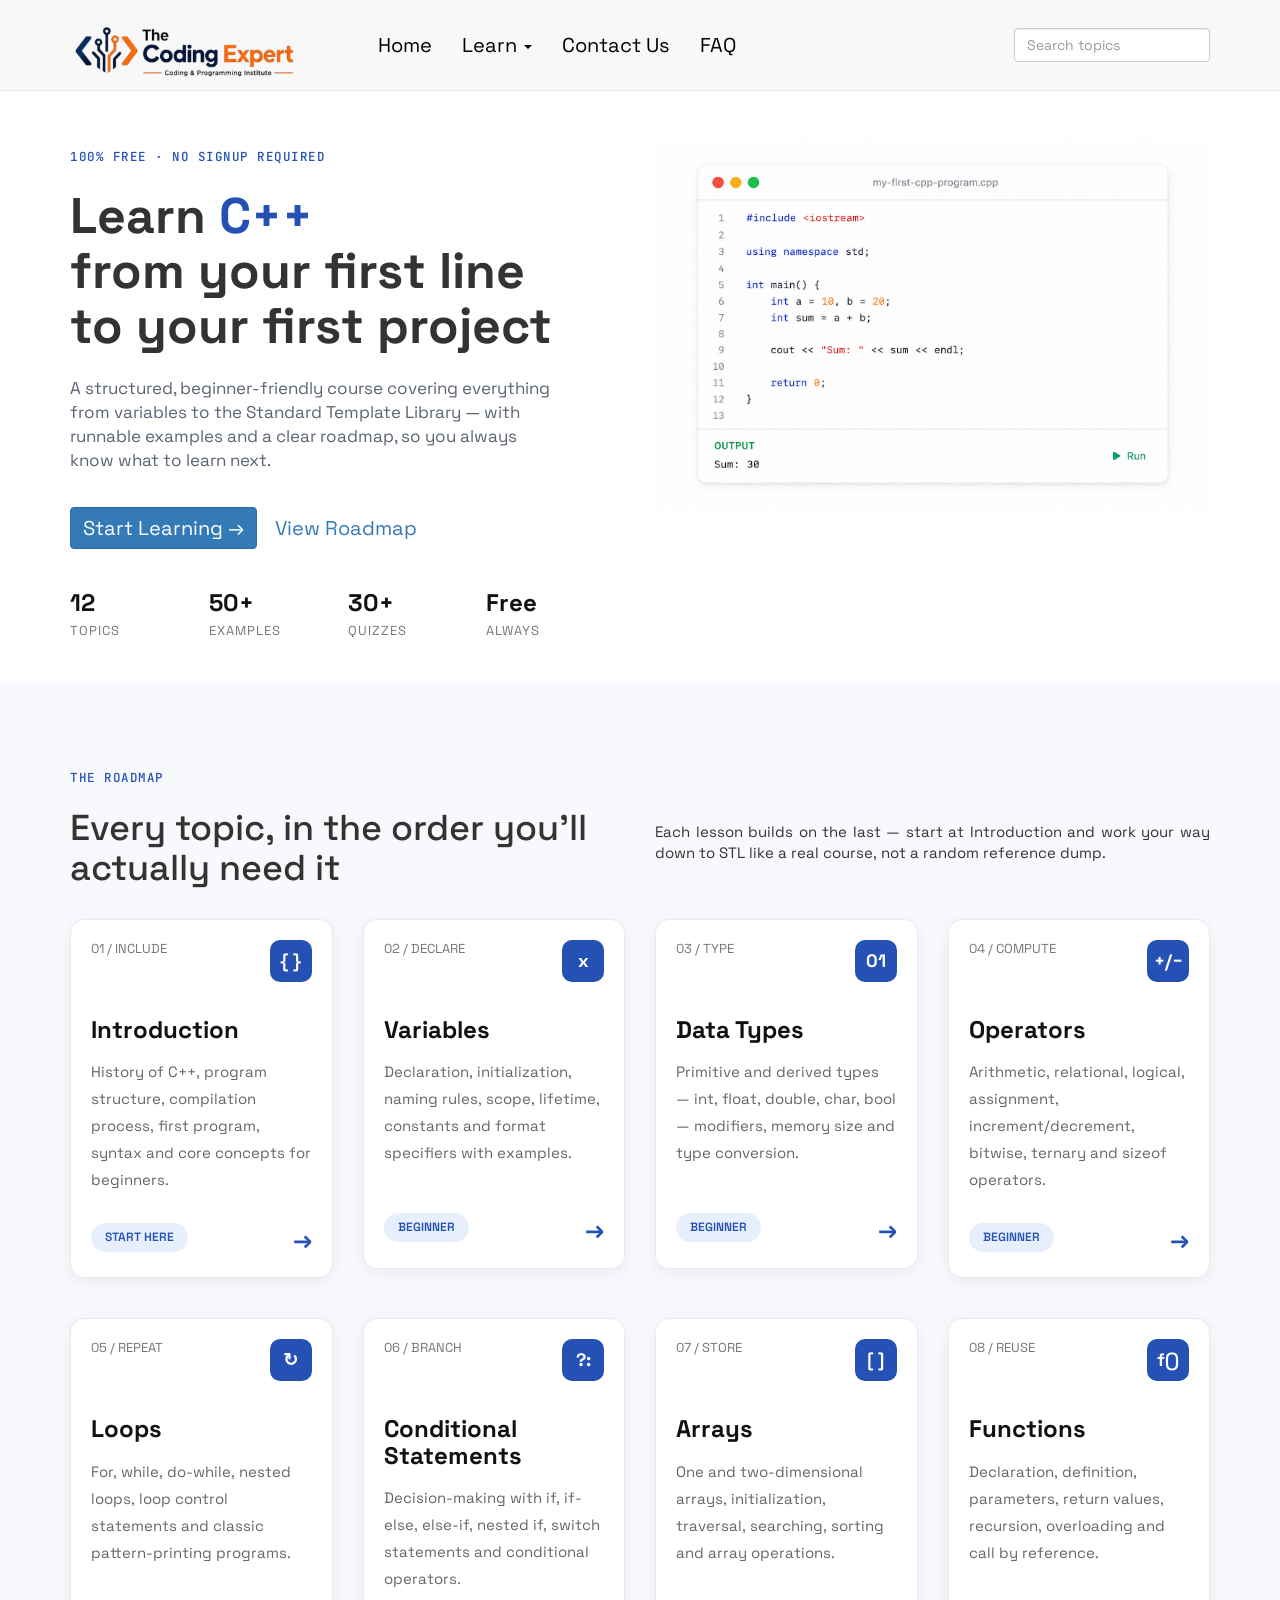
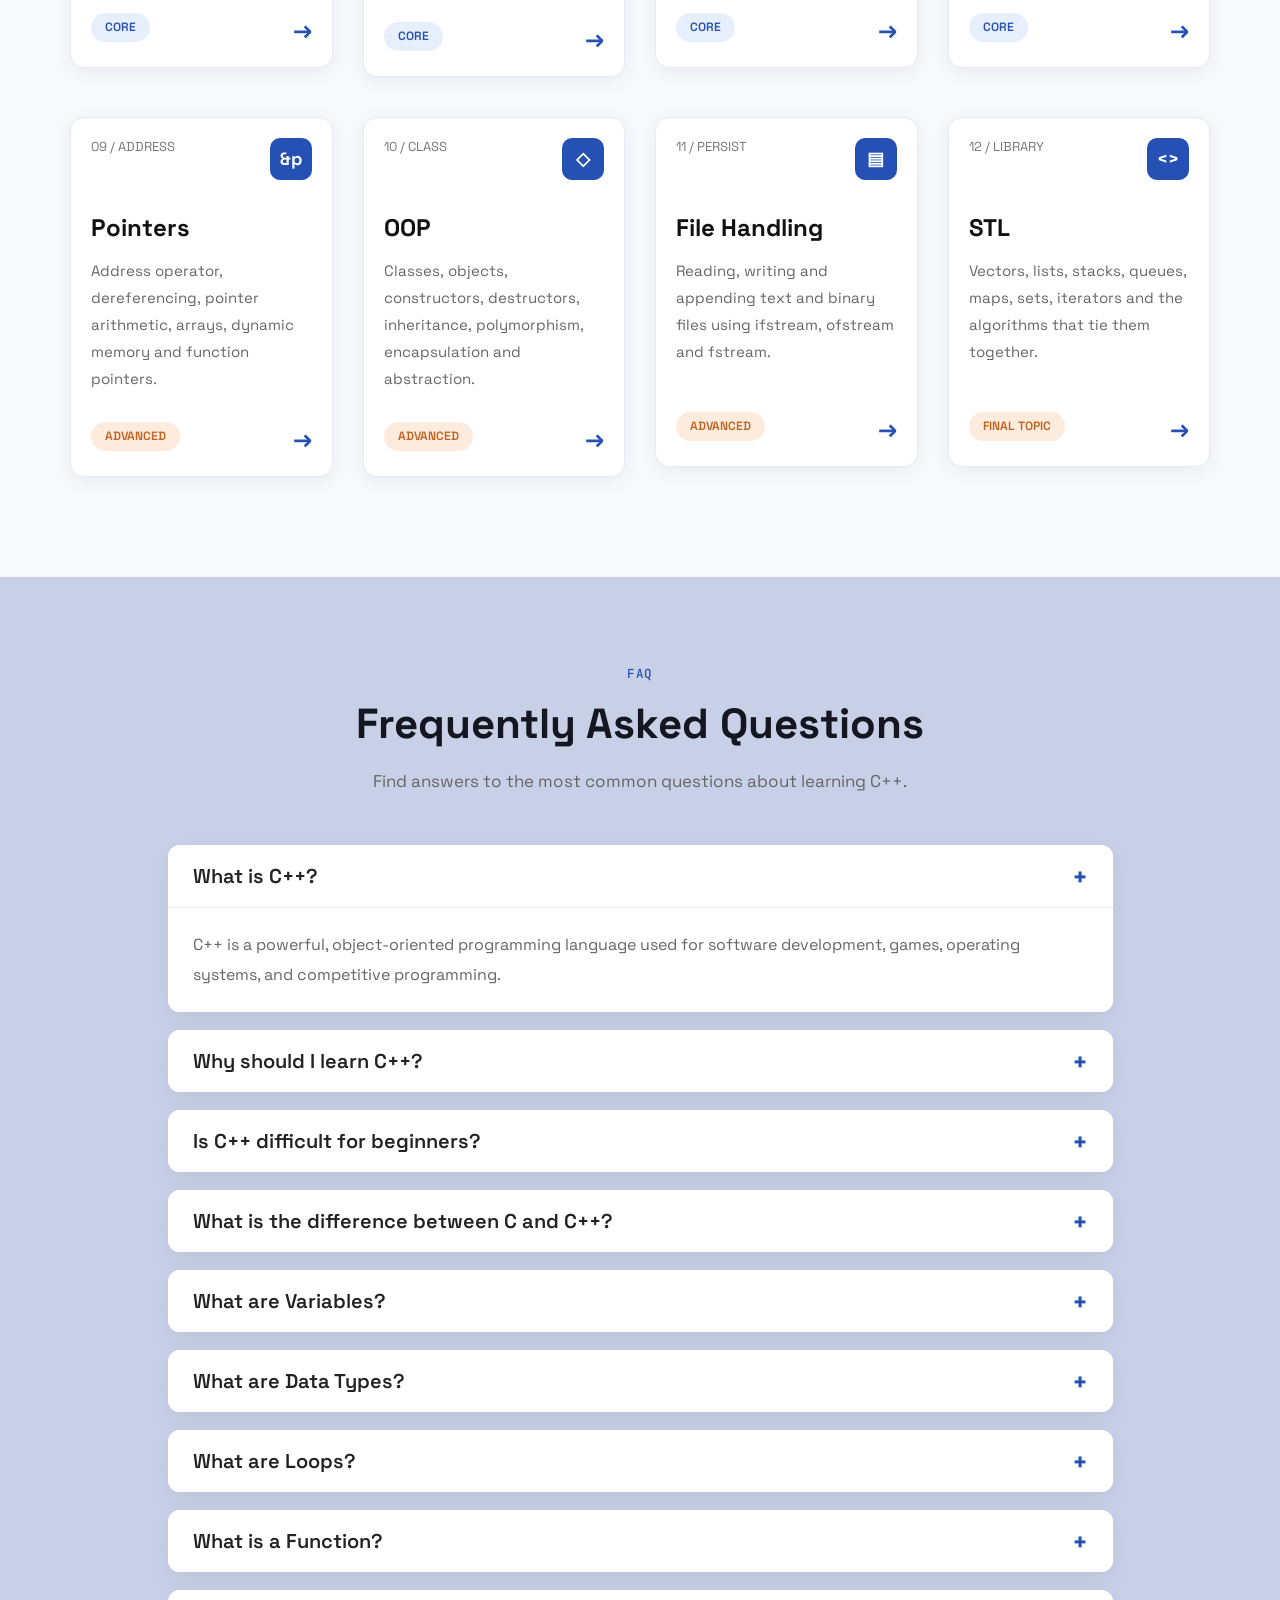
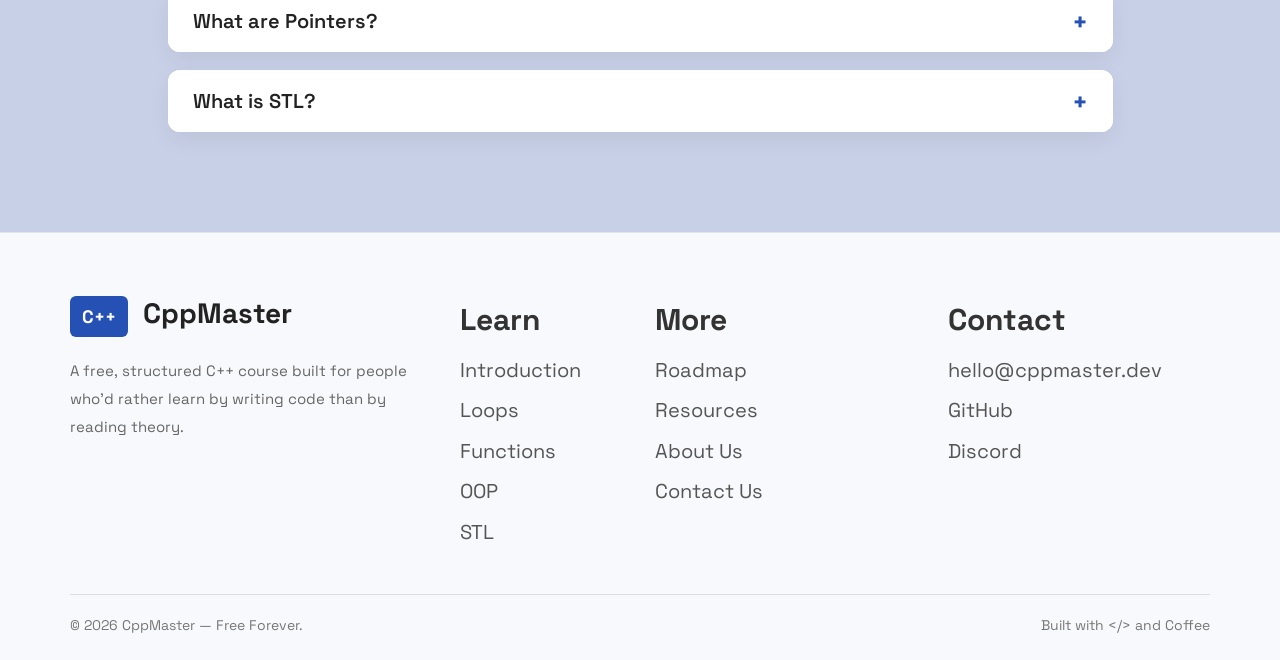
==== index.html @ d960e20a "Add files via upload" ====
<!DOCTYPE html>
<html lang="en">

<head>
    <meta charset="UTF-8">
    <meta name="viewport" content="width=device-width, initial-scale=1.0">
    <title>Document</title>
    <link rel="stylesheet" href="https://maxcdn.bootstrapcdn.com/bootstrap/3.4.1/css/bootstrap.min.css">
    <link rel="stylesheet" href="style.css">
    <link
        href="https://fonts.googleapis.com/css2?family=Space+Grotesk:wght@500;600;700&family=Inter:wght@400;500;600;700&family=JetBrains+Mono:wght@400;500;600;700&display=swap"
        rel="stylesheet">
</head>

<body> 

    <header>
        <nav class="navbar  navbar-default navbar-fixed-top">
            <div class="container">
                <!-- Logo -->
                <div class="navbar-header"> 

                    <a class="navbar-brand" href="#">
                        <img src="institutelogo.png" alt="The Coding Expert" class="logo-img">
                    </a>

                    <button type="button" class="navbar-toggle collapsed" data-toggle="collapse"
                        data-target="#myNavbar">
                        <span class="icon-bar"></span>
                        <span class="icon-bar"></span>
                        <span class="icon-bar"></span>
                    </button>
                </div>

                <!-- Menu -->
                <div class="collapse navbar-collapse" id="myNavbar">

                    <ul class="nav navbar-nav">
                        <li><a href="#">Home</a></li>

                        <li class="dropdown">
                            <a class="dropdown-toggle" data-toggle="dropdown" href="#">
                                Learn <span class="caret"></span>
                            </a>

                            <ul class="dropdown-menu">
                                <li><a href="introduction.html">Introduction</a></li>
                                <li><a href="variable.html">Variables</a></li>
                                <li><a href="datatype.html">Data Types</a></li>
                                <li><a href="operator.html">Operators</a></li>
                                <li><a href="loop.html">Loops</a></li>
                                <li><a href="ifstatement.html">Conditional Statement</a></li>
                                <li><a href="function.html">Functions</a></li>
                                <li><a href="pointer.html">Pointers</a></li>
                                <li><a href="oops.html">OOP</a></li>
                                <li><a href="file.html">File Handling</a></li>
                                <li><a href="stl.html">STL</a></li>
                            </ul>
                        </li>

                        <li>
                            <a href="#contact">Contact Us</a>
                        </li>


                        <li> <a href="#faq" id="">
                                FAQ
                            </a>
                        </li>

                    </ul>

                    <!-- Search -->
                    <form class="navbar-form navbar-right">
                        <div class="form-group">
                            <input type="text" class="form-control search-box" placeholder="Search topics ">
                        </div>
                    </form>

                </div>

            </div>
        </nav>

        <div class="banner">
            <div class="container">
                <div class="row">
                    <div class="col-lg-6 col-md-6 col-sm-12 col-xs-12">
                        <div class="hero-copy">
                            <span class="eyebrow"> 100% free · no signup required</span>
                            <h1>Learn <span class="highlight">C++</span><br>from your first line<br>to your first
                                project
                            </h1>
                            <p class="hero-text">
                                A structured, beginner-friendly course covering everything from variables
                                to the Standard Template Library — with runnable examples and a clear
                                roadmap, so you always know what to learn next.
                            </p>


                            <div class="hero-buttons">
                                <a href="#topic" class="btn btn-primary">Start Learning →</a>
                                <a href="#topic" class="btn btn-ghost">View Roadmap</a>
                            </div>

                            <div class="hero-trust">
                                <div class="hero-trust-item"><strong>12</strong><span>Topics</span></div>
                                <div class="hero-trust-item"><strong>50+</strong><span>Examples</span></div>
                                <div class="hero-trust-item"><strong>30+</strong><span>Quizzes</span></div>
                                <div class="hero-trust-item"><strong>Free</strong><span>Always</span></div>
                            </div>
                        </div>
                    </div>
                    <div class="col-lg-6 col-md-6 col-sm-12 col-xs-12">
                        <div class="box ">
                            <div class="image"> <img src="editor.png" alt="">
                            </div>
                        </div>
                    </div>
                </div>
            </div>

    </header>
    <div class="section1" id="topic">
        <div class="container">
            <div class="row">
                <div class="col-lg-6 col-md-6 col-sm-12 col-xs-12">
                    <span class="eyebrow">the roadmap</span>
                    <h1>Every topic, in the order you'll actually need it</h1>
                </div>
                <div class="col-lg-6 col-md-6 col-sm-12 col-xs-12">
                    <p class="net">Each lesson builds on the last — start at Introduction and work your way down to STL
                        like a real
                        course, not
                        a random reference dump.</p>
                </div>
            </div>
            <div class="row">
                <div class="col-lg-3  col-md-6 col-sm-6 col-xs-12    topicbox">
                    <a class="topic-card" href="introduction.html" style="text-decoration:none">
                        <div class="topic-top">
                            <span class="topic-index">01 / include</span>
                            <span class="topic-icon">{ }</span>
                        </div>
                        <h3>Introduction</h3>
                        <p class="topic-desc">History of C++, program structure, compilation process, first program,
                            syntax
                            and core
                            concepts for beginners.</p>
                        <div class="topic-foot">
                            <span class="topic-tag">start here</span>
                            <span class="topic-arrow">→</span>
                        </div>
                    </a>
                </div>
                <div class="col-lg-3   col-md-6 col-sm-6 col-xs-12  topicbox">
                    <a class="topic-card" href="variable.html" style="text-decoration:none">
                        <div class="topic-top">
                            <span class="topic-index">02 / declare</span>
                            <span class="topic-icon">x</span>
                        </div>
                        <h3>Variables</h3>
                        <p class="topic-desc">Declaration, initialization, naming rules, scope, lifetime, constants and
                            format
                            specifiers with examples.</p>
                        <div class="topic-foot">
                            <span class="topic-tag">beginner</span>
                            <span class="topic-arrow">→</span>
                        </div>
                    </a>
                </div>
                <div class="col-lg-3   col-md-6 col-sm-6 col-xs-12   topicbox">
                    <a class="topic-card" href="datatype.html" style="text-decoration:none">
                        <div class="topic-top">
                            <span class="topic-index">03 / type</span>
                            <span class="topic-icon">01</span>
                        </div>
                        <h3>Data Types</h3>
                        <p class="topic-desc">Primitive and derived types — int, float, double, char, bool — modifiers,
                            memory size
                            and type conversion.</p>
                        <div class="topic-foot">
                            <span class="topic-tag">beginner</span>
                            <span class="topic-arrow">→</span>
                        </div>
                    </a>
                </div>

                <div class="col-lg-3   col-md-6 col-sm-6 col-xs-12   topicbox">
                    <a class="topic-card" href="operator.html" style="text-decoration:none">
                        <div class="topic-top">
                            <span class="topic-index">04 / compute</span>
                            <span class="topic-icon">+/−</span>
                        </div>
                        <h3>Operators</h3>
                        <p class="topic-desc">Arithmetic, relational, logical, assignment, increment/decrement, bitwise,
                            ternary and
                            sizeof operators.</p>
                        <div class="topic-foot">
                            <span class="topic-tag">beginner</span>
                            <span class="topic-arrow">→</span>
                        </div>
                    </a>
                </div>
            </div>



            <div class="row">

                <div class="col-lg-3 col-md-6 col-sm-6 col-xs-12     topicbox">
                    <a class="topic-card" href="loop.html" style="text-decoration:none">
                        <div class="topic-top">
                            <span class="topic-index">05 / repeat</span>
                            <span class="topic-icon">↻</span>
                        </div>
                        <h3>Loops</h3>
                        <p class="topic-desc">For, while, do-while, nested loops, loop control statements and classic
                            pattern-printing
                            programs.</p>
                        <div class="topic-foot">
                            <span class="topic-tag">core</span>
                            <span class="topic-arrow">→</span>
                        </div>
                    </a>
                </div>

                <div class="col-lg-3  col-md-6 col-sm-6 col-xs-12    topicbox">
                    <a class="topic-card" href="ifstatement.html" style="text-decoration:none">
                        <div class="topic-top">
                            <span class="topic-index">06 / branch</span>
                            <span class="topic-icon">?:</span>
                        </div>
                        <h3>Conditional Statements</h3>
                        <p class="topic-desc">Decision-making with if, if-else, else-if, nested if, switch statements
                            and
                            conditional
                            operators.</p>
                        <div class="topic-foot">
                            <span class="topic-tag">core</span>
                            <span class="topic-arrow">→</span>
                        </div>
                    </a>
                </div>

                <div class="col-lg-3  col-md-6 col-sm-6 col-xs-12    topicbox">
                    <a class="topic-card" href="array.html" style="text-decoration:none">
                        <div class="topic-top">
                            <span class="topic-index">07 / store</span>
                            <span class="topic-icon">[ ]</span>
                        </div>
                        <h3>Arrays</h3>
                        <p class="topic-desc">One and two-dimensional arrays, initialization, traversal, searching,
                            sorting
                            and array
                            operations.</p>
                        <div class="topic-foot">
                            <span class="topic-tag">core</span>
                            <span class="topic-arrow">→</span>
                        </div>
                    </a>
                </div>

                <div class="col-lg-3  col-md-6 col-sm-6 col-xs-12    topicbox">
                    <a class="topic-card" href="function.html" style="text-decoration:none">
                        <div class="topic-top">
                            <span class="topic-index">08 / reuse</span>
                            <span class="topic-icon">f()</span>
                        </div>
                        <h3>Functions</h3>
                        <p class="topic-desc">Declaration, definition, parameters, return values, recursion, overloading
                            and
                            call by
                            reference.</p>
                        <div class="topic-foot">
                            <span class="topic-tag">core</span>
                            <span class="topic-arrow">→</span>
                        </div>
                    </a>
                </div>

            </div>



            <div class="row">
                <div class="col-lg-3  col-md-6 col-sm-6 col-xs-12    topicbox">
                    <a class="topic-card" href="pointer.html" style="text-decoration:none">
                        <div class="topic-top">
                            <span class="topic-index">09 / address</span>
                            <span class="topic-icon">&amp;p</span>
                        </div>
                        <h3>Pointers</h3>
                        <p class="topic-desc">Address operator, dereferencing, pointer arithmetic, arrays, dynamic
                            memory
                            and function
                            pointers.</p>
                        <div class="topic-foot">
                            <span class="topic-tag locked">advanced</span>
                            <span class="topic-arrow">→</span>
                        </div>
                    </a>
                </div>

                <div class="col-lg-3 col-md-6 col-sm-6 col-xs-12     topicbox">
                    <a class="topic-card" href="oops.html" style="text-decoration:none">
                        <div class="topic-top">
                            <span class="topic-index">10 / class</span>
                            <span class="topic-icon">◇</span>
                        </div>
                        <h3>OOP</h3>
                        <p class="topic-desc">Classes, objects, constructors, destructors, inheritance, polymorphism,
                            encapsulation
                            and abstraction.</p>
                        <div class="topic-foot">
                            <span class="topic-tag locked">advanced</span>
                            <span class="topic-arrow">→</span>
                        </div>
                    </a>
                </div>

                <div class="col-lg-3  col-md-6 col-sm-6 col-xs-12    topicbox">
                    <a class="topic-card" href="file.html" style="text-decoration:none">
                        <div class="topic-top">
                            <span class="topic-index">11 / persist</span>
                            <span class="topic-icon">▤</span>
                        </div>
                        <h3>File Handling</h3>
                        <p class="topic-desc">Reading, writing and appending text and binary files using ifstream,
                            ofstream
                            and
                            fstream.</p>
                        <div class="topic-foot">
                            <span class="topic-tag locked">advanced</span>
                            <span class="topic-arrow">→</span>
                        </div>
                    </a>
                </div>

                <div class="col-lg-3 col-md-6 col-sm-6 col-xs-12     topicbox">
                    <a class="topic-card" href="stl.html" style="text-decoration:none">
                        <div class="topic-top">
                            <span class="topic-index">12 / library</span>
                            <span class="topic-icon">&lt;&gt;</span>
                        </div>
                        <h3>STL</h3>
                        <p class="topic-desc">Vectors, lists, stacks, queues, maps, sets, iterators and the algorithms
                            that
                            tie them
                            together.</p>
                        <div class="topic-foot">
                            <span class="topic-tag locked">final topic</span>
                            <span class="topic-arrow">→</span>
                        </div>
                    </a>
                </div>
            </div>
        </div>
    </div>

    <section class="faq-section " id="faq">
        <div class="container">

            <div class="row">
                <div class="col-lg-12 text-center">
                    <span class="eyebrow">FAQ</span>
                    <h2 class="faq-title">Frequently Asked Questions</h2>
                    <p class="faq-subtitle">
                        Find answers to the most common questions about learning C++.
                    </p>
                </div>
            </div>

            <div class="row">
                <div class="col-lg-10  col-lg-offset-1 col-md-10 col-md-offset-1 col-sm-12 col-xs-12">

                    <div class="panel-group" id="faqAccordion">

                        <!-- 1 -->
                        <div class="panel panel-default">
                            <div class="panel-heading">
                                <h4 class="panel-title">
                                    <a data-toggle="collapse" data-parent="#faqAccordion" href="#faq1">
                                        What is C++?
                                    </a>
                                </h4>
                            </div>

                            <div id="faq1" class="panel-collapse collapse in">
                                <div class="panel-body">
                                    C++ is a powerful, object-oriented programming language used for software
                                    development, games, operating systems, and competitive programming.
                                </div>
                            </div>
                        </div>

                        <!-- 2 -->
                        <div class="panel panel-default">
                            <div class="panel-heading">
                                <h4 class="panel-title">
                                    <a data-toggle="collapse" data-parent="#faqAccordion" href="#faq2">
                                        Why should I learn C++?
                                    </a>
                                </h4>
                            </div>

                            <div id="faq2" class="panel-collapse collapse">
                                <div class="panel-body">
                                    C++ improves problem-solving skills and is widely used in system programming, game
                                    development, embedded systems, and coding interviews.
                                </div>
                            </div>
                        </div>

                        <!-- 3 -->
                        <div class="panel panel-default">
                            <div class="panel-heading">
                                <h4 class="panel-title">
                                    <a data-toggle="collapse" data-parent="#faqAccordion" href="#faq3">
                                        Is C++ difficult for beginners?
                                    </a>
                                </h4>
                            </div>

                            <div id="faq3" class="panel-collapse collapse">
                                <div class="panel-body">
                                    Not at all. With regular practice and a structured roadmap, beginners can learn C++
                                    step by step.
                                </div>
                            </div>
                        </div>

                        <!-- 4 -->
                        <div class="panel panel-default">
                            <div class="panel-heading">
                                <h4 class="panel-title">
                                    <a data-toggle="collapse" data-parent="#faqAccordion" href="#faq4">
                                        What is the difference between C and C++?
                                    </a>
                                </h4>
                            </div>

                            <div id="faq4" class="panel-collapse collapse">
                                <div class="panel-body">
                                    C is a procedural programming language, whereas C++ supports both procedural and
                                    object-oriented programming.
                                </div>
                            </div>
                        </div>

                        <!-- 5 -->
                        <div class="panel panel-default">
                            <div class="panel-heading">
                                <h4 class="panel-title">
                                    <a data-toggle="collapse" data-parent="#faqAccordion" href="#faq5">
                                        What are Variables?
                                    </a>
                                </h4>
                            </div>

                            <div id="faq5" class="panel-collapse collapse">
                                <div class="panel-body">
                                    Variables are named memory locations used to store data during program execution.
                                </div>
                            </div>
                        </div>

                        <!-- 6 -->
                        <div class="panel panel-default">
                            <div class="panel-heading">
                                <h4 class="panel-title">
                                    <a data-toggle="collapse" data-parent="#faqAccordion" href="#faq6">
                                        What are Data Types?
                                    </a>
                                </h4>
                            </div>

                            <div id="faq6" class="panel-collapse collapse">
                                <div class="panel-body">
                                    Data types define what type of value a variable can store, such as int, float, char,
                                    bool, and double.
                                </div>
                            </div>
                        </div>

                        <!-- 7 -->
                        <div class="panel panel-default">
                            <div class="panel-heading">
                                <h4 class="panel-title">
                                    <a data-toggle="collapse" data-parent="#faqAccordion" href="#faq7">
                                        What are Loops?
                                    </a>
                                </h4>
                            </div>

                            <div id="faq7" class="panel-collapse collapse">
                                <div class="panel-body">
                                    Loops execute a block of code repeatedly until a condition becomes false.
                                </div>
                            </div>
                        </div>

                        <!-- 8 -->
                        <div class="panel panel-default">
                            <div class="panel-heading">
                                <h4 class="panel-title">
                                    <a data-toggle="collapse" data-parent="#faqAccordion" href="#faq8">
                                        What is a Function?
                                    </a>
                                </h4>
                            </div>

                            <div id="faq8" class="panel-collapse collapse">
                                <div class="panel-body">
                                    A function is a reusable block of code that performs a specific task.
                                </div>
                            </div>
                        </div>

                        <!-- 9 -->
                        <div class="panel panel-default">
                            <div class="panel-heading">
                                <h4 class="panel-title">
                                    <a data-toggle="collapse" data-parent="#faqAccordion" href="#faq9">
                                        What are Pointers?
                                    </a>
                                </h4>
                            </div>

                            <div id="faq9" class="panel-collapse collapse">
                                <div class="panel-body">
                                    Pointers are variables that store the memory address of another variable.
                                </div>
                            </div>
                        </div>

                        <!-- 10 -->
                        <div class="panel panel-default">
                            <div class="panel-heading">
                                <h4 class="panel-title">
                                    <a data-toggle="collapse" data-parent="#faqAccordion" href="#faq10">
                                        What is STL?
                                    </a>
                                </h4>
                            </div>

                            <div id="faq10" class="panel-collapse collapse">
                                <div class="panel-body">
                                    STL (Standard Template Library) provides ready-to-use containers, algorithms, and
                                    iterators that make C++ programming easier.
                                </div>
                            </div>
                        </div>

                    </div>

                </div>
            </div>

        </div>
    </section>

    <footer class="footer" id="contact">
        <div class="container">

            <div class="row">

                <!-- Logo -->
                <div class="col-lg-4 col-md-4 col-sm-6 col-xs-12">
                    <div class="footer-brand">

                        <a href="#" class="brand">
                            <span class="brand-badge">C++</span>
                            <span class="brand-text">CppMaster</span>
                        </a>

                        <p>
                            A free, structured C++ course built for people who'd rather
                            learn by writing code than by reading theory.
                        </p>

                    </div>
                </div>

                <!-- Learn -->
                <div class="col-lg-2 col-md-2 col-sm-6 col-xs-12">
                    <div class="footer-col">
                        <h4>Learn</h4>

                        <ul>
                            <li><a href="introduction.html">Introduction</a></li>
                            <li><a href="loop.html">Loops</a></li>
                            <li><a href="function.html">Functions</a></li>
                            <li><a href="oops.html">OOP</a></li>
                            <li><a href="stl.html">STL</a></li>
                        </ul>

                    </div>
                </div>

                <!-- More -->
                <div class="col-lg-3 col-md-3 col-sm-6 col-xs-12">

                    <div class="footer-col">

                        <h4>More</h4>

                        <ul>
                            <li><a href="#">Roadmap</a></li>
                            <li><a href="#">Resources</a></li>
                            <li><a href="#">About Us</a></li>
                            <li><a href="#">Contact Us</a></li>
                        </ul>

                    </div>

                </div>

                <!-- Contact -->
                <div class="col-lg-3 col-md-3 col-sm-6 col-xs-12">

                    <div class="footer-col">

                        <h4>Contact</h4>

                        <ul>
                            <li><a href="#">hello@cppmaster.dev</a></li>
                            <li><a href="#">GitHub</a></li>
                            <li><a href="#">Discord</a></li>
                        </ul>

                    </div>

                </div>

            </div>

            <hr>

            <div class="row">

                <div class="col-lg-6 col-md-6 col-sm-6 col-xs-12">
                    <p class="copyright">
                        © 2026 CppMaster — Free Forever.
                    </p>
                </div>

                <div class="col-lg-6 col-md-6 col-sm-6 col-xs-12 text-right">
                    <p class="copyright">
                        Built with &lt;/&gt; and Coffee
                    </p>
                </div>

            </div>

        </div>
    </footer>





    <!-- jQuery library -->
    <script src="https://ajax.googleapis.com/ajax/libs/jquery/3.7.1/jquery.min.js"></script>

    <!-- Latest compiled JavaScript -->
    <script src="https://maxcdn.bootstrapcdn.com/bootstrap/3.4.1/js/bootstrap.min.js"></script>

</body>

</html>
---- style.css ----
:root {
   --bg: #F6F7FB;
   --surface: #FFFFFF;
   --ink: #14171F;
   --muted: #5B6472;
   --muted-soft: #8891A2;
   --border: #E2E5EC;
   --border-soft: #EDEFF4;

   --primary: #2451B3;
   --primary-dark: #17337A;
   --primary-soft: #E8EFFC;

   --accent: #E8792C;
   --accent-dark: #C4611C;
   --accent-soft: #FDEBDD;

   --mint: #2FA86B;
   --mint-soft: #E4F6EC;

   --font-display: "Space Grotesk", "Segoe UI", sans-serif;
   --font-body: "Inter", "Segoe UI", sans-serif;
   --font-mono: "JetBrains Mono", "Courier New", monospace;



   --shadow-card: 0 1px 2px rgba(20, 23, 31, 0.04), 0 8px 24px -12px rgba(20, 23, 31, 0.10);
   --shadow-hover: 0 4px 10px rgba(20, 23, 31, 0.06), 0 20px 40px -16px rgba(36, 81, 179, 0.22);


 }

 body {
   font-size: 20px;
   font-family: "Space Grotesk", "Segoe UI", sans-serif;

 }


 .navbar-brand {
   padding: 5px 15px;
 }

 .logo-img {
   height: 60px;
   width: auto;
   display: block;
 }



 .navbar-default .navbar-nav>li>a {
   color: black !important;
   font-weight: 400;
 }

 .navbar {
   padding: 20px;

 }


 .btn:hover {
   color: #17337A;
 }

 .navbar-nav {
   margin-left: 50px;
 }

 .dropdown-menu {
   /* padding: 20px; */
   font-size: 2rem;
 }

 /* Dropdown item hover */
 .dropdown-menu>li>a:hover,
 .dropdown-menu>li>a:focus {
   background-color: #8891A2 !important;
   color: #2451B3 !important;
 }

 .btn1 {
   background: var(--primary) !important;
   color: #fff !important;
   border: none !important;
   border-radius: 6px;
   height: 42px;
   width: 220px;
   padding: 8px 15px !important;
   box-shadow: none;
 }

 .btn1::placeholder {
   color: rgba(255, 255, 255, 0.8);
 }

 .btn1:focus {
   background: var(--primary-dark) !important;
   color: #fff !important;
   outline: none;
   box-shadow: none;
 }

 /* navbar end */

 header{
    padding-bottom: 40px;
 }

 .banner {
   padding-top: 140px;
 }

 .hero-copy h1 {
   font-size: 50px;
   font-weight: 700;
 }

 .eyebrow {
   display: inline-flex;
   align-items: center;
   gap: 8px;
   font-family: var(--font-mono);
   font-size: 12.5px;
   font-weight: 500;
   letter-spacing: 0.04em;
   color: var(--primary);
   text-transform: uppercase;
 }

 /* .eyebrow::before {
   content: ">";
   color: var(--accent);
   font-weight: 700;
 } */

 

 .hero-text {
   margin-top: 22px;
   max-width: 480px;
   font-size: 17px;
   color: var(--muted);
 }

 .hero-copy h1 .highlight {
   color: var(--primary);
   white-space: nowrap;
 }

 .hero-buttons {
   gap: 14px;
   margin-top: 34px;
 }

 .hero-buttons a {
   font-size: 2rem;
 }

 .hero-trust {
   width: 100%;
   overflow: hidden;
   margin-top: 40px;
 }

 .hero-trust-item {
   float: left;
   width: 25%;
   text-align: left;
 }

 .hero-trust-item strong {
   display: block;
   font-size: 24px;
   font-weight: 700;
   color: #111;
   line-height: 28px;
   margin-bottom: 5px;
 }

 .hero-trust-item span {
   display: block;
   font-size: 13px;
   color: #777;
   text-transform: uppercase;
   letter-spacing: 1px;
 }

 /* ==============================topic section================== */
 .section1 {
   /* padding: 80px 0; */
   background: #f8f9fc;
   padding: 8rem 0 8rem  ;
 }

 /* Space between cards */
 .topicbox {
   margin-bottom: 20px;
   margin-top: 20px;
 }


 /* Card */

 .topic-card {
   display: block;
   background: #fff;
   border: 1px solid #e7eaf3;
   border-radius: 14px;
   padding: 20px;
   min-height: 200px;
   text-decoration: none !important;
   color: #222;
   transition: .3s;
   box-shadow: 0 4px 18px rgba(0, 0, 0, .06);
   
 }
 .topic-card{
    display:flex;
    flex-direction:column;
    min-height:350px;
}

.topic-desc{
    text-align: left;
    flex:1;
}

.topic-foot{
    margin-top:auto;
}

 /* Hover */
 .topic-card:hover {
   transform: translateY(-6px);
   box-shadow: 0 15px 35px rgba(36, 81, 179, .18);
   border-color: #2451B3;
 }

 /* Top row */
 .topic-top {
   overflow: hidden;
   margin-bottom: 20px;
 }

 .topic-index {
   float: left;
   font-size: 13px;
   color: #777;
   text-transform: uppercase;
 }

 .topic-icon {
   float: right;
   width: 42px;
   height: 42px;
   line-height: 42px;
   text-align: center;
   border-radius: 10px;
   background: #2451B3;
   color: #fff;
   font-weight: bold;
   font-size: 18px;
 }

 /* Heading */
 .topic-card h3 {
   margin: 15px 0;
   font-size: 24px;
   color: #111;
   font-weight: 700;
 }

 /* Description */
 .topic-desc {
   color: #666;
   font-size: 15px;
   line-height: 1.8;
   /* min-height: 90px; */
 }

 /* Bottom */
 .topic-foot {
   overflow: hidden;
   margin-top: 20px;
 }

 .topic-tag {
   float: left;
   background: #e8effc;
   color: #2451B3;
   padding: 6px 14px;
   border-radius: 20px;
   font-size: 12px;
   font-weight: 600;
   text-transform: uppercase;
 }

 .locked {
   background: #fdebdd;
   color: #c4611c;
 }

 .topic-arrow {
   float: right;
   font-size: 24px;
   color: #2451B3;
   font-weight: bold;
 }


 .image img {
   width: 100%;
   height: auto;
 }

 .net {
   font-size: 1.50rem;
   text-align: justify;
   padding-top: 60px;
 }

 /* footer */
 /*=========================
Footer
=========================*/

 .footer {
   background:#f8f9fc;
   padding: 60px 0 25px;
   border-top: 1px solid #e5e5e5;
 }

 .footer-brand {
   margin-bottom: 25px;
 }

 .brand {
   display: inline-block;
   text-decoration: none;
   color: #222;
   font-size: 28px;
   font-weight: 700;
 }

 .brand-badge {
   display: inline-block;
   background: #2451b3;
   color: #fff;
   padding: 8px 12px;
   border-radius: 6px;
   margin-right: 8px;
   font-size: 18px;
 }

 .brand-text {
   color: #222;
   font-weight: bold;
 }

 .footer-brand p {
   margin-top: 20px;
   color: #666;
   line-height: 28px;
   font-size: 15px;
 }

 .footer-col h4 {
   font-size: 3rem;
   margin-bottom: 20px;
   font-weight: bold;
 }

 .footer-col ul {
   padding: 0;
   margin: 0;
   list-style: none;
 }

 .footer-col ul li {
   margin-bottom: 12px;
 }

 .footer-col ul li a {
   color: #555;
   text-decoration: none;
   transition: .3s;
 }

 .footer-col ul li a:hover {
   color: #2451b3;
   padding-left: 5px;
 }

 .footer hr {
   margin: 35px 0 20px;
   border-color: #ddd;
 }

 .copyright {
   color: #777;
   font-size: 14px;
   margin: 0;
 }


 /*=========================
FAQ Section
=========================*/

 .faq-section {
   background: #c8d0e7;
   padding: 80px 0;
 }

 .faq-title {
   font-size: 42px;
   font-weight: 700;
   color: #14171F;
   margin-top: 15px;
 }

 .faq-subtitle {
   color: #666;
   font-size: 17px;
   max-width: 650px;
   margin: 20px auto 50px;
   line-height: 28px;
 }

 /* Panel */

 .panel {
   border: none;
   border-radius: 12px !important;
   overflow: hidden;
   margin-bottom: 18px;
   box-shadow: 0 8px 22px rgba(0, 0, 0, .06);
 }

 .panel-heading {
   padding: 0 !important;
   background: #fff !important;
   border: none !important;
 }

 .panel-title a {
   display: block;
   padding: 20px 25px;
   text-decoration: none;
   color: #222 !important;
   font-size: 20px;
   font-weight: 600;
   position: relative;
   transition: .3s;
 }

 .panel-title a:hover {
   background: #2451B3;
   color: #fff !important;
 }

 /* Plus Icon */

 .panel-title a:after {
   content: "+";
   position: absolute;
   right: 25px;
   top: 18px;
   font-size: 26px;
   font-weight: bold;
   color: #2451B3;
 }

 .panel-title a:hover:after {
   color: #fff;
 }

 /* Answer */

 .panel-body {
   padding: 22px 25px;
   font-size: 16px;
   line-height: 30px;
   color: #666;
   background: #fff;
   border-top: 1px solid #eee !important;
 }

 /* Active Panel */

 .panel-default>.panel-heading {
   background: #fff;
 }

 /* Remove Bootstrap default */

 .panel-group .panel {
   border-radius: 12px;
 }

 .panel-group .panel+.panel {
   margin-top: 18px;
 }

 /* media query */






 /*=========================================
 Responsive Design
=========================================*/

 /* Tablet (768px - 991px) */
 @media (max-width:991px) {

   /* Navbar */
   .navbar {
     padding: 15px;
   }

   .logo-img {
     height: 45px;
   }

   .navbar-nav {
     margin-left: 0;
   }

   .btn1 {
     width: 180px;
   }

   /* Banner */

   .banner {
     padding-top: 120px;
   }

   .hero-copy h1 {
     font-size: 42px;
   }

   .hero-text {
     font-size: 16px;
     max-width: 100%;
   }

   .hero-buttons {
     margin-top: 25px;
   }

   .hero-buttons .btn {
     margin-bottom: 10px;
   }

   .hero-trust-item {
     width: 50%;
     margin-bottom: 20px;
   }

   .image {
     margin-top: 40px;
     text-align: center;
   }

   .image img {
     max-width: 90%;
   }

   .search-box {
     background: #2451B3;
     color: white;
   }

   /* Topic */

   .section1 {
     padding: 60px 0;
   }

   .topic-card {
     min-height: 340px;
     /* height: auto; */
     overflow:hidden;
   }

   .topic-card h3 {
     font-size: 22px;
   }

   .net {
     padding-top: 20px;
   }

 }

 /* Mobile */
 @media (max-width:767px) {
  .container{
    width: 72% !important;
  }

   /* Navbar */

   .navbar {
     padding: 10px;
   }

   .logo-img {
     height: 38px;
   }

   .navbar-nav {
     margin: 0;
   }

   .navbar-form {
     margin-top: 10px;
   }

   .btn1 {
     width: 100%;
   }

   /* Hero */

   .banner {
     padding-top: 90px;
     text-align: center;
   }

   .hero-copy h1 {
     font-size: 32px;
     line-height: 1.3;
   }

   .hero-text {
     font-size: 15px;
     max-width: 100%;
   }

   .hero-buttons {
     margin-top: 20px;
   }

   .hero-buttons .btn {
     display: block;
     width: 100%;
     margin-bottom: 12px;
   }

   .image {
     margin-top: 40px;
   }

   .image {
     text-align: center;
   }

   .image img {
     max-width: 100%;
     height: auto;
   }

   .hero-trust-item {
     width: 25%;
     text-align: center;
     margin-bottom: 10px;
   }

   .hero-trust-item strong {
     font-size: 20px;
   }

   .hero-trust-item span {
     font-size: 12px;
   }

   /* Topic Section */

   .section1 {
     padding: 50px 0;
     text-align: center;
   }

   .topicbox {
     margin-bottom: 20px;
     /* margin-top: 20px; */
   }

   .topic-card {
     height: auto;
     min-height: unset;
     padding: 18px;
   }

   .topic-card h3 {
     font-size: 20px;
   }

   .topic-desc {
     font-size: 14px;
     line-height: 1.6;
     /* min-height: auto; */
   }

   .topic-icon {
     width: 38px;
     height: 38px;
     line-height: 38px;
   }

   .topic-tag {
     font-size: 11px;
   }

   .net {
     padding-top: 15px;
     font-size: 16px;
     text-align: center;
   }

   /* FAQ */

   .faq-title {
     font-size: 30px;
   }

   .faq-subtitle {
     font-size: 15px;
   }

   .panel-title a {
     font-size: 17px;
     padding: 18px;
   }

   .panel-body {
     font-size: 15px;
     line-height: 26px;
   }

   /* Footer */

   .footer {
     text-align: center;
   }

   .footer-brand {
     margin-bottom: 30px;
   }

   .footer-col {
    text-align: left;
     margin-bottom: 30px;
   }
   .footer-col h4{
    color: black;
   }

   .copyright {
     text-align: center;
   }

 }
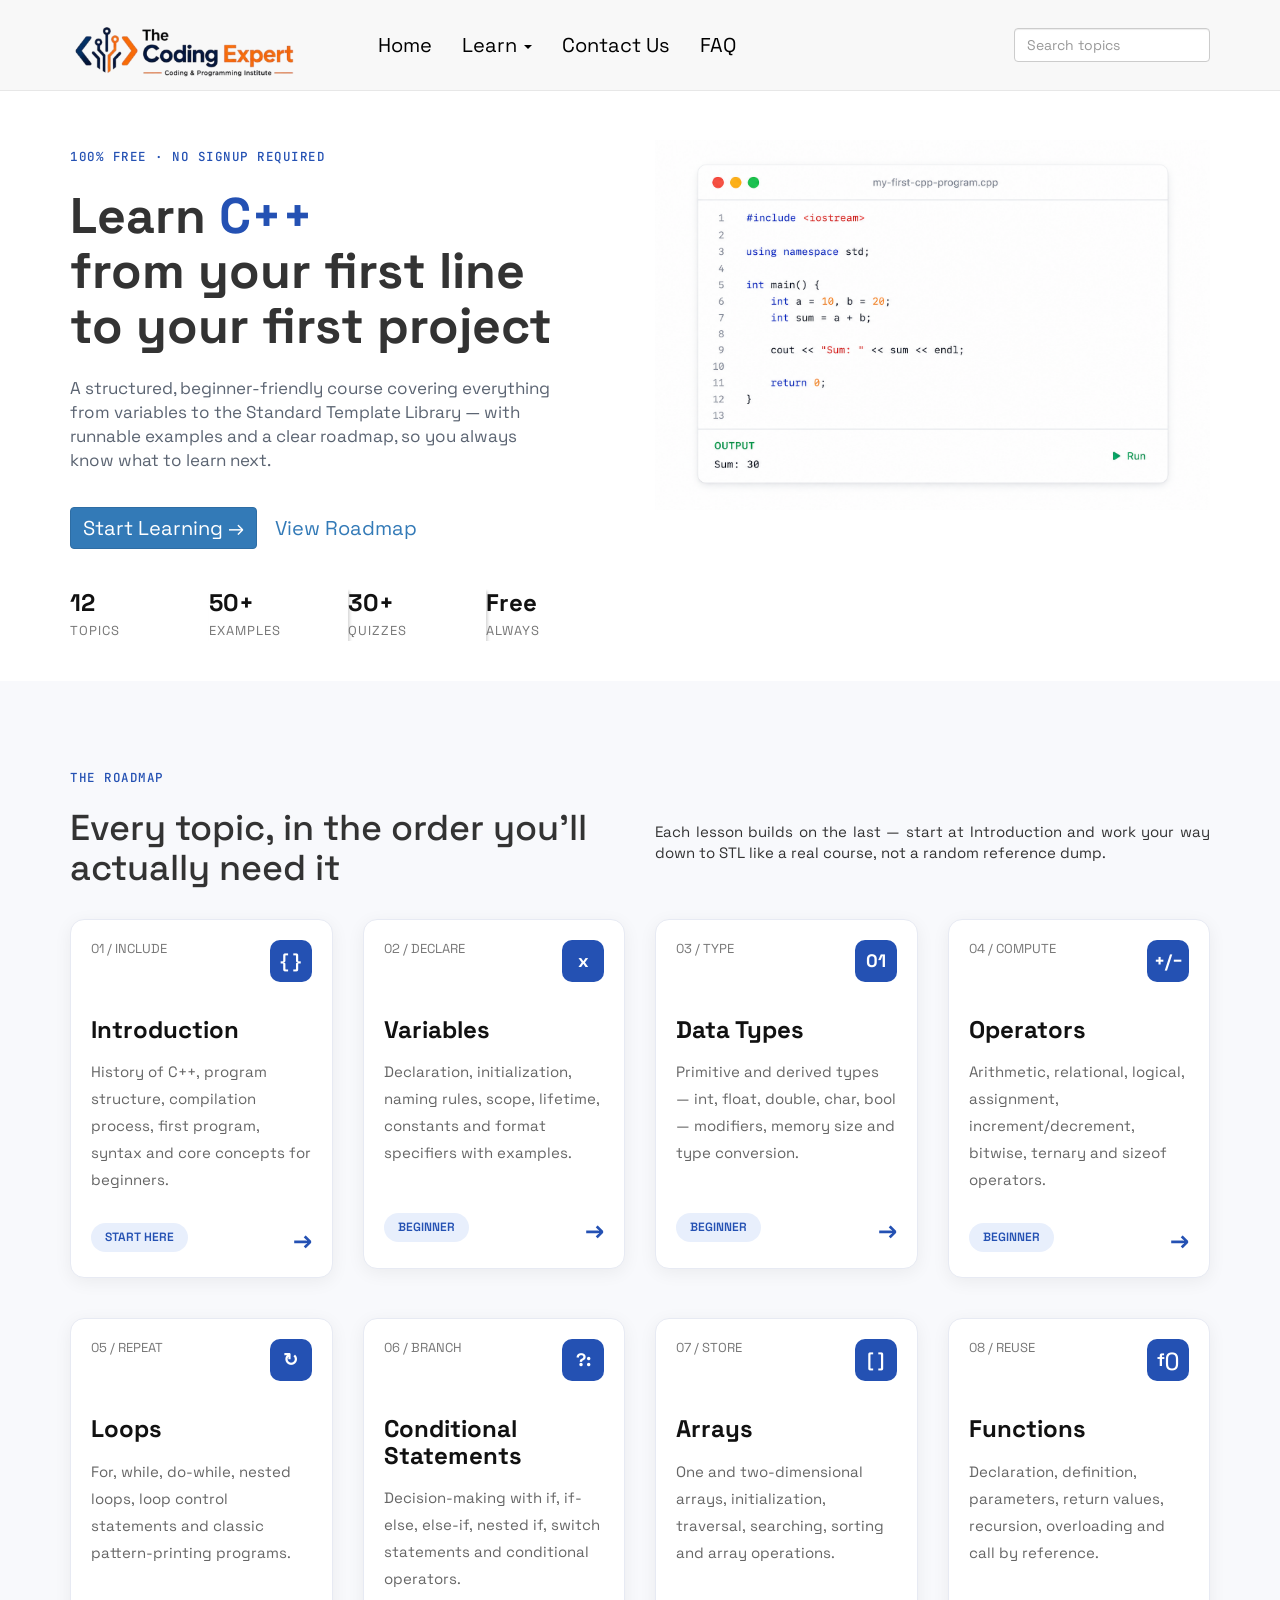
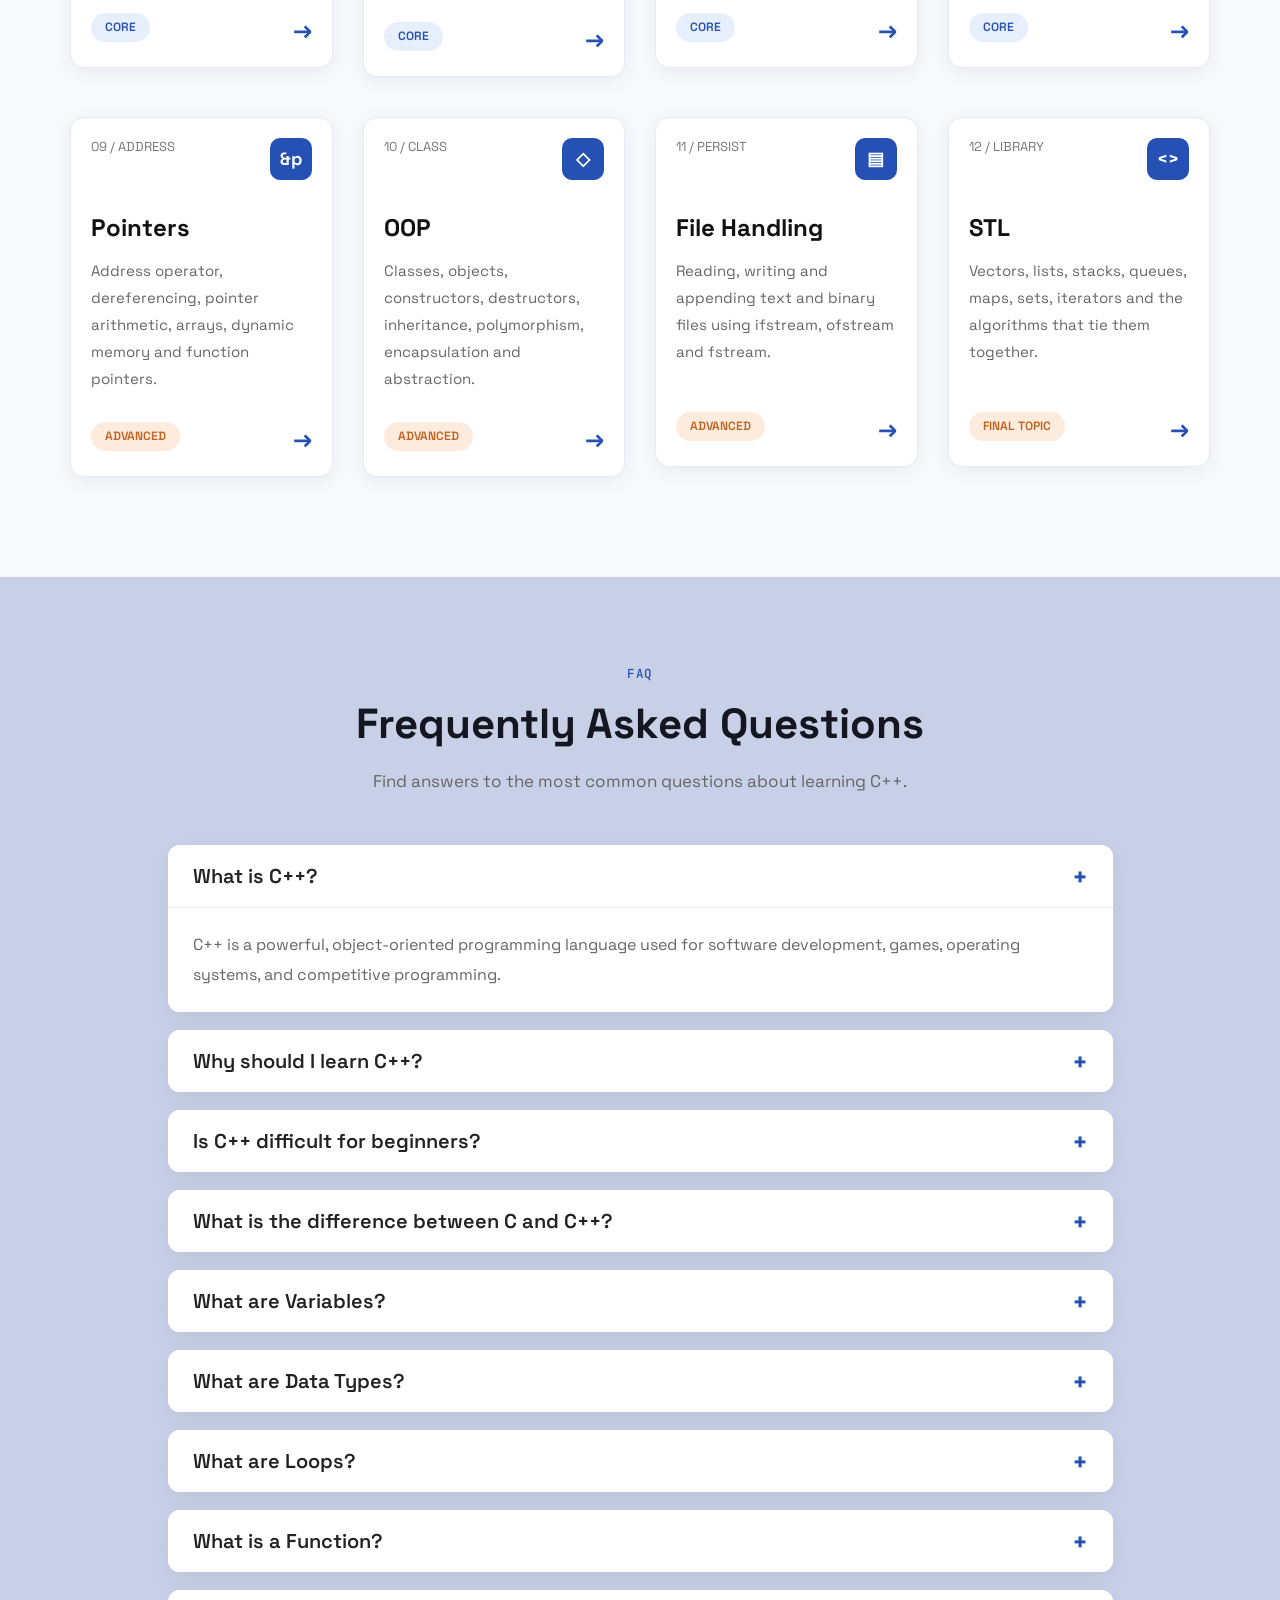
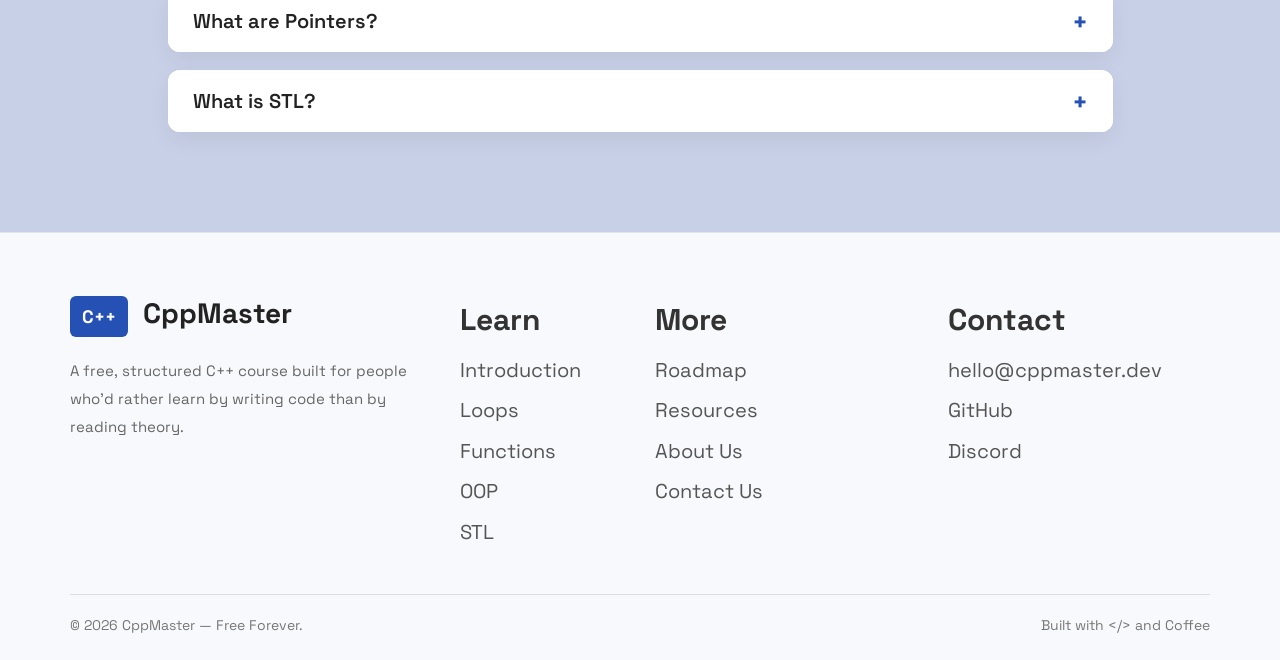
==== commit b5472d5c: "Update index.html" ====
--- a/index.html
+++ b/index.html
@@ -105,8 +105,8 @@
 
                             <div class="hero-trust">
                                 <div class="hero-trust-item"><strong>12</strong><span>Topics</span></div>
-                                <div class="hero-trust-item"><strong>50+</strong><span>Examples</span></div>
-                                <div class="hero-trust-item"><strong>30+</strong><span>Quizzes</span></div>
+                                <div class="hero-trust-item tel"><strong>50+</strong><span>Examples</span></div>
+                                <div class="hero-trust-item tel"><strong>30+</strong><span>Quizzes</span></div>
                                 <div class="hero-trust-item"><strong>Free</strong><span>Always</span></div>
                             </div>
                         </div>
@@ -668,4 +668,4 @@
 
 </body>
 
-</html>+</html>
--- a/style.css
+++ b/style.css
@@ -169,7 +169,9 @@
    width: 25%;
    text-align: left;
  }
-
+.tel{
+    box-shadow: rgba(0, 0, 0, 0.15) 1.95px 1.95px 2.6px;
+   }
  .hero-trust-item strong {
    display: block;
    font-size: 24px;
@@ -767,4 +769,4 @@
      text-align: center;
    }
 
- }+ }
